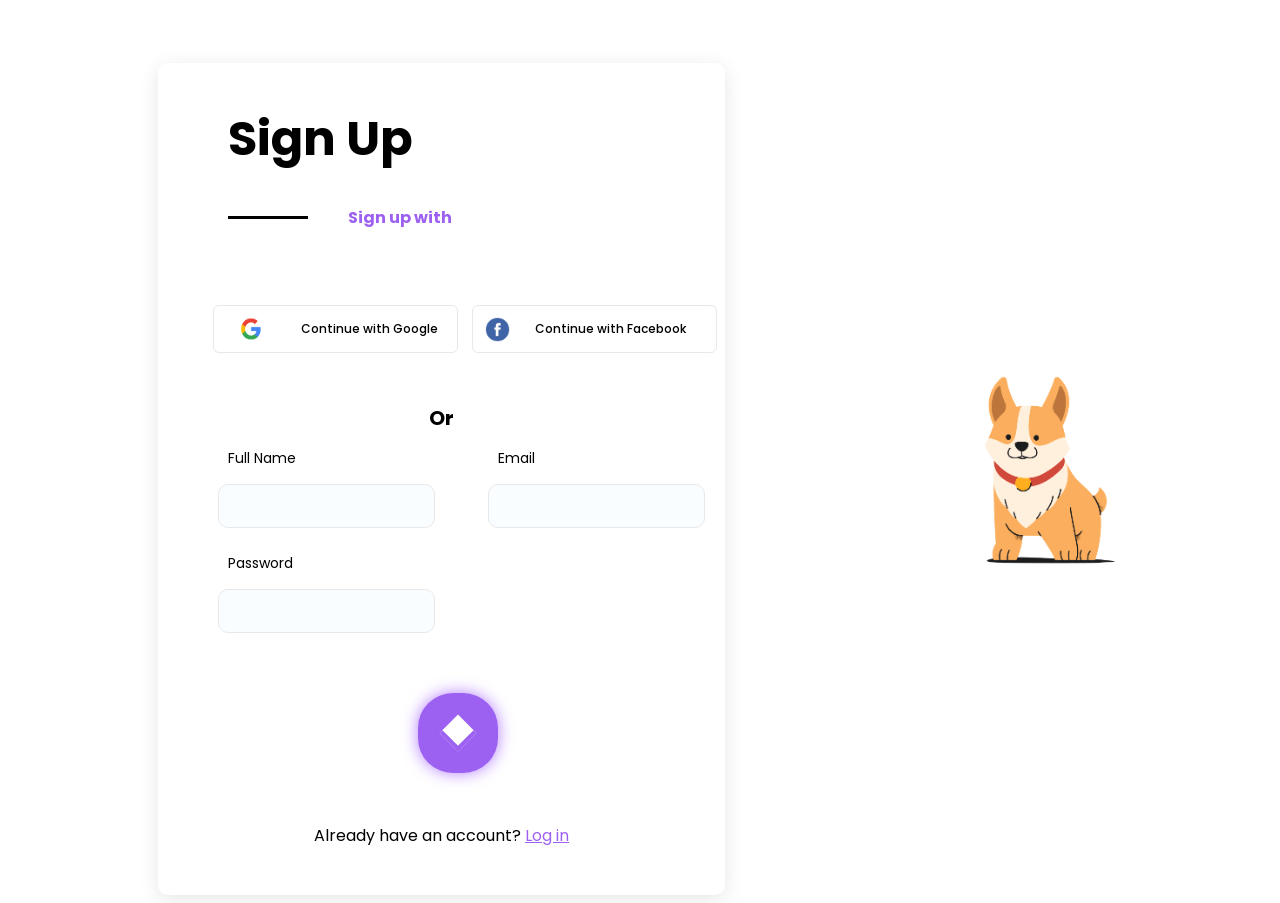
==== register.html @ 6c6dd013 "Cambios en el registro y agregar pets page" ====
<!DOCTYPE html>
<html>
<head>
    <meta charset="utf-8">
    <title>Register</title>
    <link rel="stylesheet" type="text/css" href="styles/form.css">
    <script src="https://apis.google.com/js/client:platform.js"></script>

</head>
<body>
  <div class="container">
    <form class="register-form">
        <h1 class="title">Sign Up</h1>

        <div class="line-subtitle-container">
            <div class="line"></div>
            <span class="subtitle">Sign up with</span>
        </div>
        <div class="button-container">
          <button id="sign-in" onclick="signIn" class="google-button">
              <img src="assets/img/Register/logo-google.png" alt="Google Icon" width="50" height="40">
              <span class="button-text">Continue with Google</span>
          </button>
          <script src="./js/googleAuth.js" defer></script>
          <button class="facebook-button">
              <img src="assets/img/Register/logo-facebook.png" alt="Facebook Icon" width="25" height="25">
              <span class="button-text">Continue with Facebook</span>
          </button>
      </div>
      
      <div class="or-container">
        <span class="or-subtitle">Or</span>
    </div>

    <div class="input-container">
      <label for="full-name" class="form-label">Full Name</label>
      <input type="text" id="full-name" class="form-input">
  </div>
  <div class="email-container">
    <label for="email" class="form-label">Email</label>
    <input type="email" id="email" class="form-input">
</div>
<div class="password-container">
  <label for="password" class="form-label">Password</label>
  <input type="password" id="password" class="form-input">
</div>
<div class="arrow-container">
  <div class="arrow-circle">
      <div class="arrow-icon"></div>
  </div>
</div>
<div class="login-container">
  <p class="login-text">Already have an account? <a href="#" class="login-link">Log in</a></p>
</div>



    </form>
    <div class="image-container">
      <img src="assets/img/Register/DrawKit Vector Illustration Animal & Pets (2).png" alt="Image">
  </div>


</body>
</html>
---- styles/form.css ----
@import url('https://fonts.googleapis.com/css2?family=Poppins:wght@700&display=swap');
@import url('https://fonts.googleapis.com/css2?family=Poppins:wght@500&display=swap');
@import url('https://fonts.googleapis.com/css2?family=Poppins:wght@400&display=swap');


.container {
  display: flex;
  justify-content: flex-start;
  margin-left: 150px;
  margin-top: 5%;
}

.register-form {
  width: 545px;
  height: 792px;
  background-color: #ffffff;
  border-radius: 10px;
  box-shadow: 0px 4px 20px rgba(0, 0, 0, 0.1);
  padding: 20px;
  margin: 0;
}

/* Resto de estilos CSS... */



/* Resto de estilos CSS... */


.title {
    font-family: 'Poppins', sans-serif;
    font-weight: 700;
    font-size: 48px;
    margin: 20px 50px;

}
.line-subtitle-container {
  display: flex;
  align-items: center;
  margin-left: 50px;
  margin-top: 30px;
}

.line {
  width: 80px;
  height: 3px;
  background-color: black;
  margin-right: 10px;
}

.subtitle {
  font-family: 'Poppins', sans-serif;
  font-weight: 700;
  font-size: 16px;
  color: #9D61F1;
  margin-left: 30px;
}
.button-container {
  display: flex;
  justify-content: space-between;
  margin: 0 -12px;
  margin-top: 75px;
  margin-left: 45px;
}

.google-button, .facebook-button {
  width: 245px;
  height: 48px;
  border: 1px solid #E8E8E8;
  border-radius: 6px;
  display: flex;
  align-items: center;
  padding: 0 12px;
  margin-left: -10px;
}

.google-button {
  background-color: #ffffff;
}

.facebook-button {
  background-color: #ffffff;
  color: #000000;
}

.button-text {
  font-family: 'Poppins', sans-serif;
  font-weight: 500;
  font-size: 12px;
  margin-left: 25px;
}
.or-container {
  display: flex;
  justify-content: center;
  margin-top: 50px;
}

.or-subtitle {
  font-family: 'Poppins', sans-serif;
  font-weight: 700;
  font-size: 20px;
}

.input-container {
  margin-top: 10px;
}

/* Resto de estilos CSS... */


.form-label {
  font-family: 'Poppins', sans-serif;
  font-weight: 400;
  font-size: 14px;
  margin-bottom: 5px;
}

.form-input {
  width: 245px;
  height: 48px;
  border: 1px solid #FAFDFF;
  border-radius: 10px;
  padding: 5px;
  margin-bottom: 10px;
  font-family: 'Poppins', sans-serif;
  font-weight: 400;
  font-size: 14px;
}
.form-label {
  display: block;
  font-family: 'Poppins', sans-serif;
  font-weight: 400;
  font-size: 14px;
  margin-bottom: 5px;
  margin: 15px -10px;
  margin-left: 50px;

}

.form-input {
  width: 205px;
  height: 32px;
  border: 1px solid #E8E8E8;
  border-radius: 10px;
  padding: 5px;
  margin-left: 40px;
  background-color: #FAFDFF;
  font-family: 'Poppins', sans-serif;
  font-weight: 400;
  font-size: 14px;
}
.email-container {
  margin-left: 270px;
  margin-top: -105px;
}
.password-container {
  margin-top: 10px;
}
.arrow-container {
  display: flex;
  align-items: center;
  margin-top: 50px;
  margin-left: 240px;
}

.arrow-circle {
  width: 80px;
  height: 80px;
  border-radius: 35px;
  background-color: #9D61F1;
  box-shadow: 0 0 1rem #b47eff;
  display: flex;
  align-items: center;
  justify-content: center;
}

.arrow-icon {
  width: 22px;
  height: 22px;
  background-color: white;
  transform: rotate(135deg);
  border-top: 4px solid #9D61F1;
  border-right: 4px solid #9D61F1;
}
.login-container {
  margin-top: 50px;
  text-align: center;

}

.login-text {
  font-family: 'Poppins', sans-serif;
  font-weight: 400;
  font-size: 16px;
  color: rgb(0, 0, 0);
}

.login-link {
  color: #9D61F1;
}
.image-container {
  width: 1107px;
  height: 801px;
  display: flex;
  margin-left: 90px;
  justify-content: flex-end;
  align-items: center;
}

.image-container img {
  max-width: 100%;
  height: auto;
}

/* Resto de estilos CSS... */
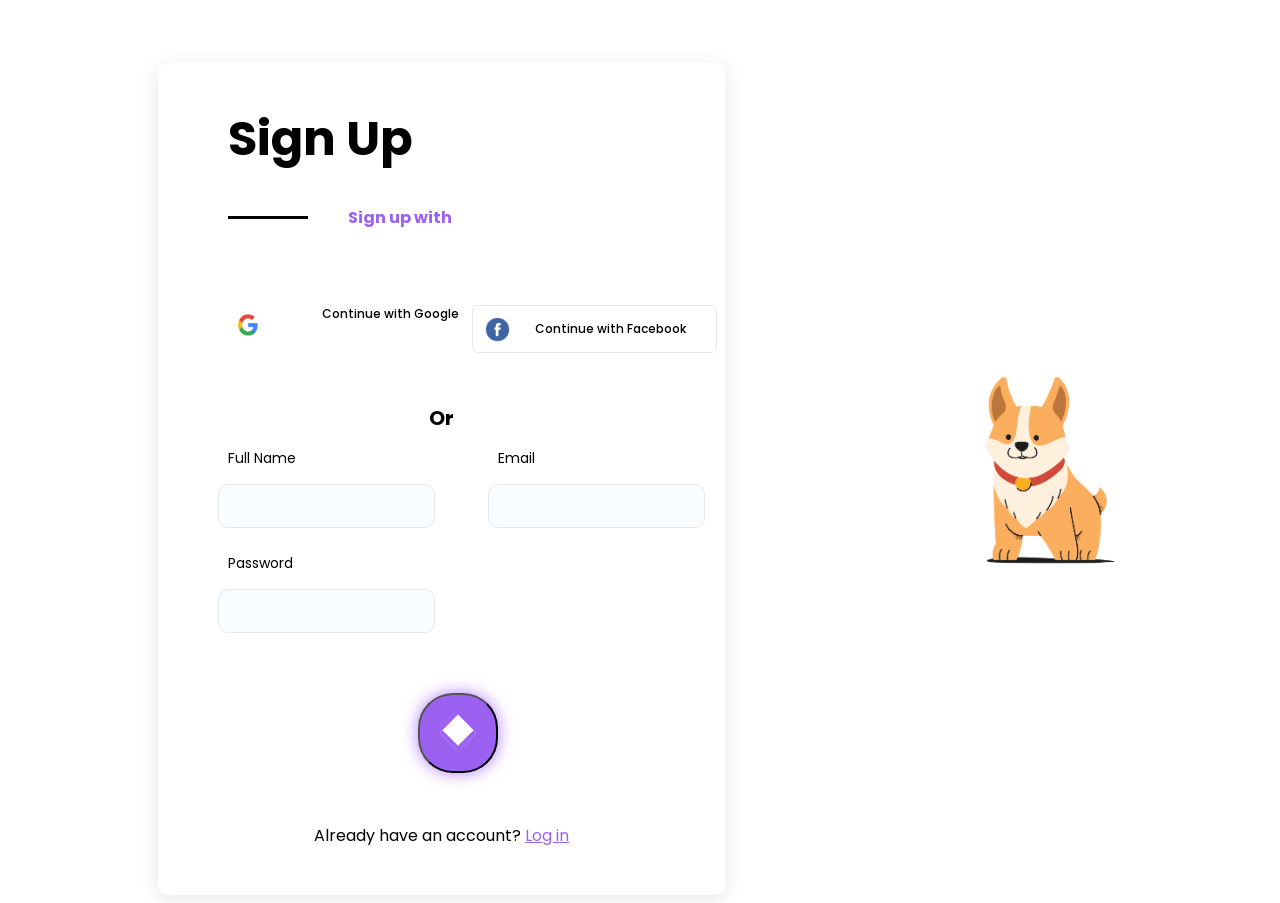
==== commit e8a9a181: "Registro con mongo db" ====
--- a/register.html
+++ b/register.html
@@ -4,12 +4,12 @@
     <meta charset="utf-8">
     <title>Register</title>
     <link rel="stylesheet" type="text/css" href="styles/form.css">
-    <script src="https://apis.google.com/js/client:platform.js"></script>
+    <meta name="google-signin-client_id" content="982774708892-edt942q84021d9mop1rssjrvpe6h1vu6.apps.googleusercontent.com">
 
 </head>
 <body>
   <div class="container">
-    <form class="register-form">
+    <form id="registration-form" class="register-form" method="post">
         <h1 class="title">Sign Up</h1>
 
         <div class="line-subtitle-container">
@@ -17,11 +17,9 @@
             <span class="subtitle">Sign up with</span>
         </div>
         <div class="button-container">
-          <button id="sign-in" onclick="signIn" class="google-button">
               <img src="assets/img/Register/logo-google.png" alt="Google Icon" width="50" height="40">
               <span class="button-text">Continue with Google</span>
           </button>
-          <script src="./js/googleAuth.js" defer></script>
           <button class="facebook-button">
               <img src="assets/img/Register/logo-facebook.png" alt="Facebook Icon" width="25" height="25">
               <span class="button-text">Continue with Facebook</span>
@@ -34,32 +32,31 @@
 
     <div class="input-container">
       <label for="full-name" class="form-label">Full Name</label>
-      <input type="text" id="full-name" class="form-input">
+      <input id="name" type="text" id="full-name" class="form-input">
   </div>
   <div class="email-container">
     <label for="email" class="form-label">Email</label>
-    <input type="email" id="email" class="form-input">
+    <input id="email" type="email" id="email" class="form-input">
 </div>
 <div class="password-container">
   <label for="password" class="form-label">Password</label>
-  <input type="password" id="password" class="form-input">
+  <input id="passord" type="password" id="password" class="form-input">
 </div>
 <div class="arrow-container">
-  <div class="arrow-circle">
+  <button type="submit" class="arrow-circle">
       <div class="arrow-icon"></div>
-  </div>
+  </button>
 </div>
 <div class="login-container">
   <p class="login-text">Already have an account? <a href="#" class="login-link">Log in</a></p>
 </div>
+    </form>
+    <script src="script.js"></script>
 
-
-
-    </form>
     <div class="image-container">
       <img src="assets/img/Register/DrawKit Vector Illustration Animal & Pets (2).png" alt="Image">
   </div>
+</body>
 
-
-</body>
+<script src="./js/googleAuth.js"></script>
 </html>
--- a/styles/form.css
+++ b/styles/form.css
@@ -75,6 +75,7 @@
 }
 
 .google-button {
+  cursor: pointer;
   background-color: #ffffff;
 }
 
